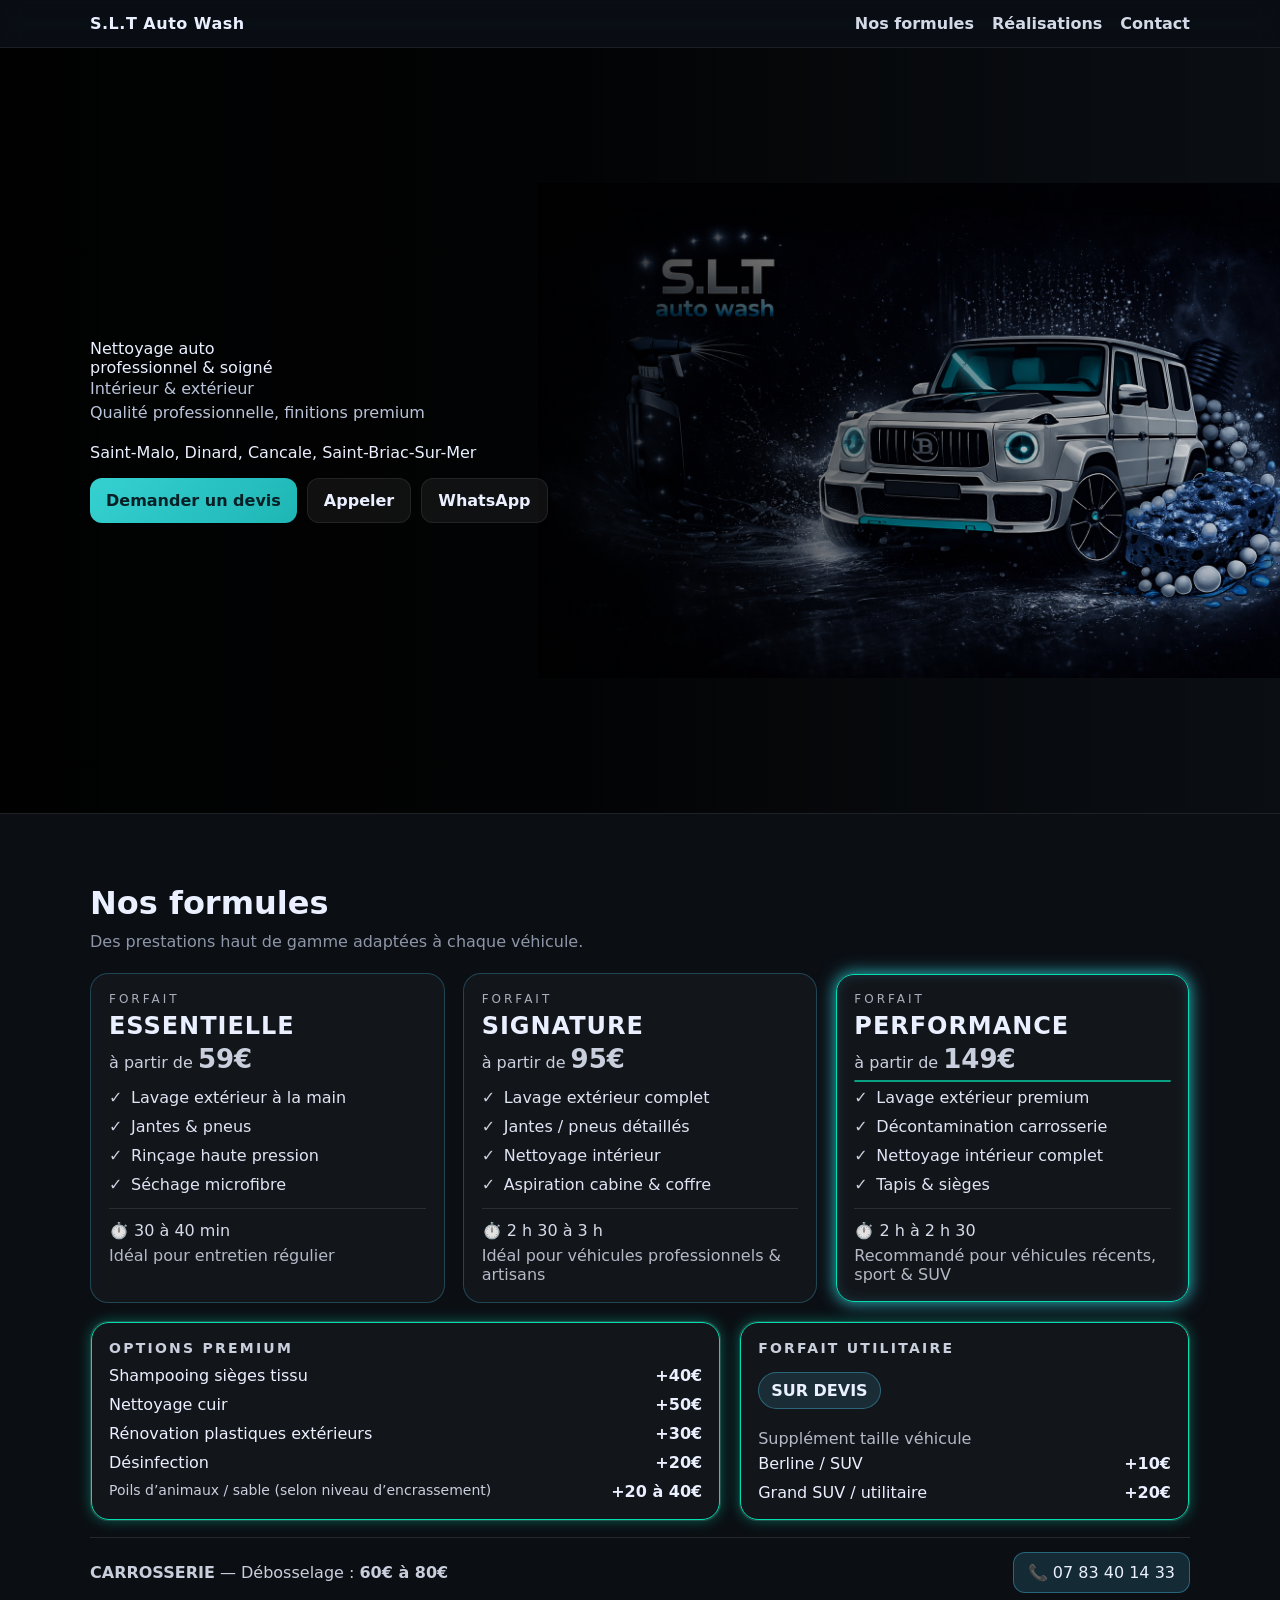
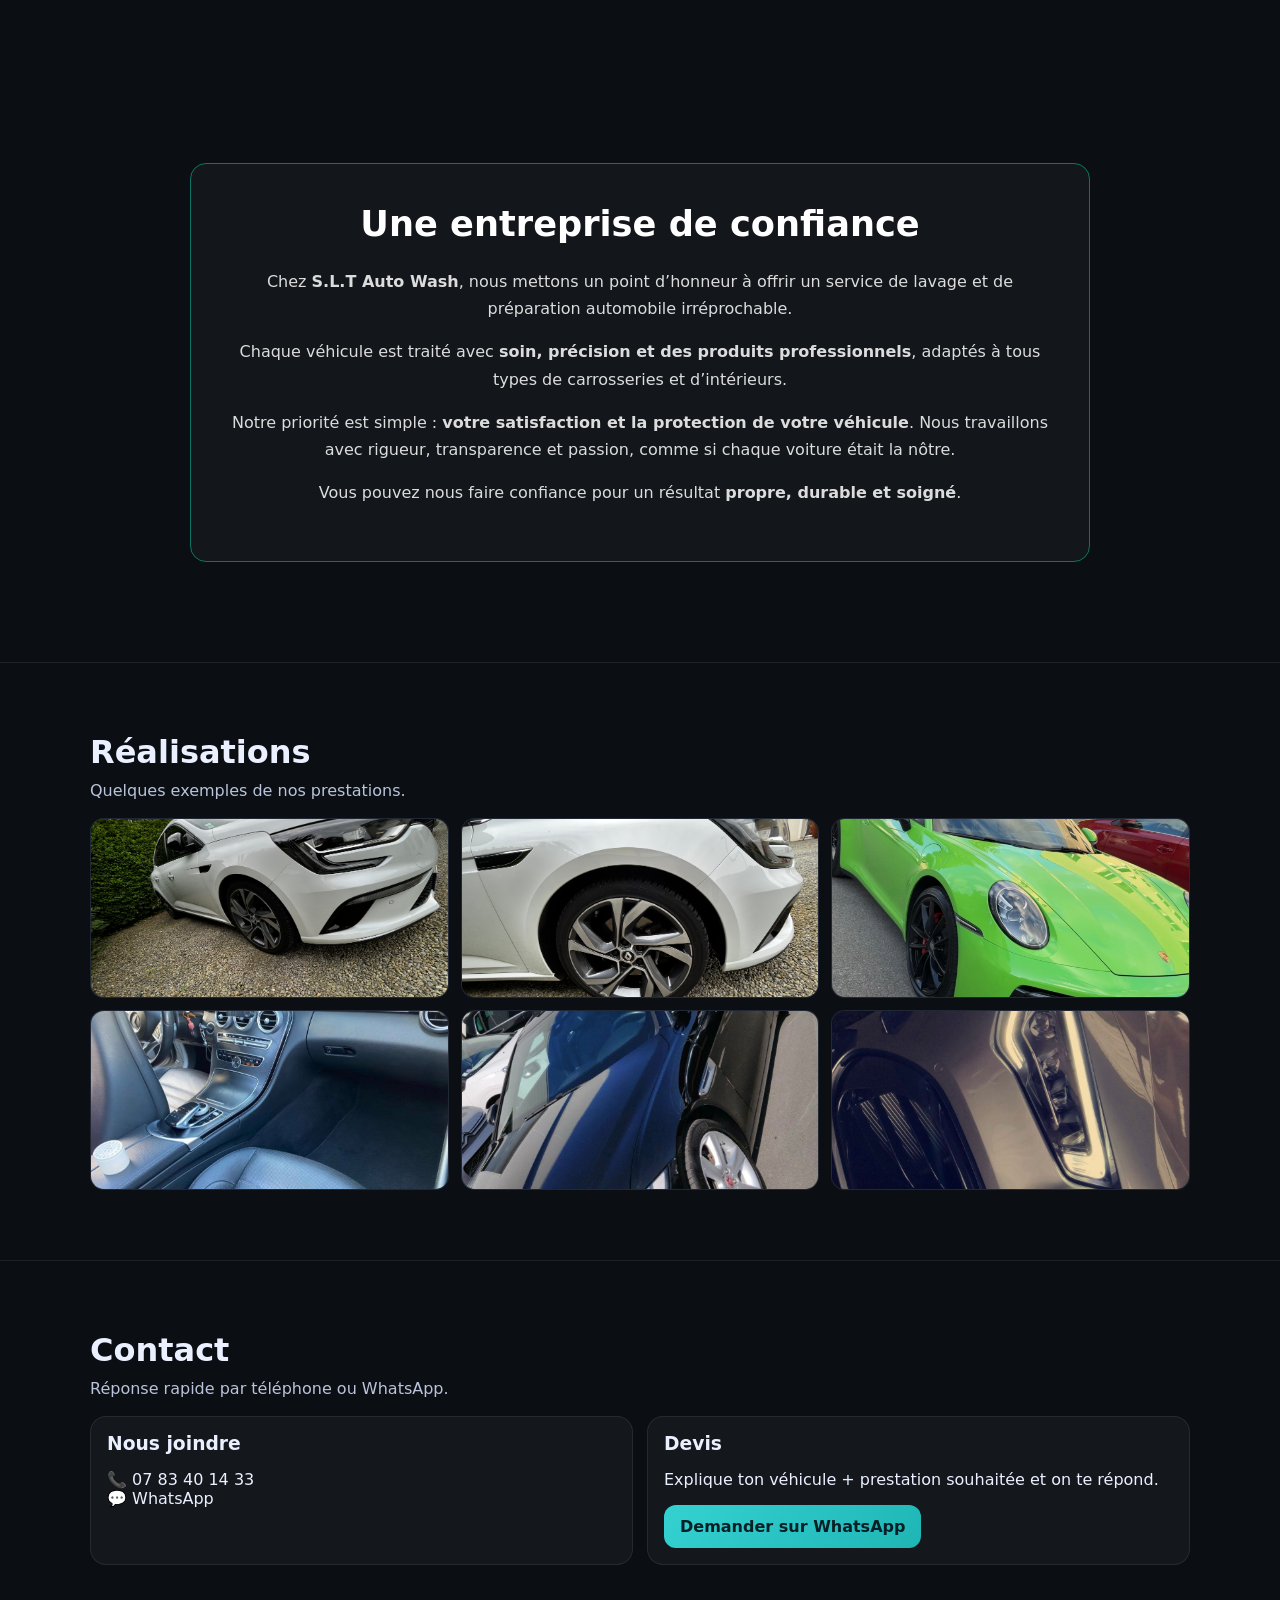
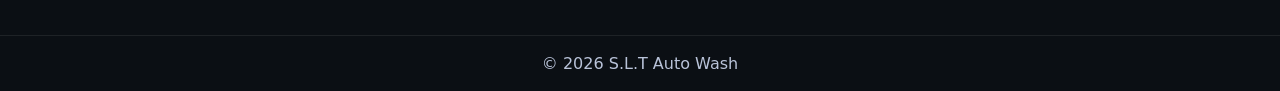
==== index.html @ c5844cd4 "Update index.html" ====
<!doctype html>
<html lang="fr">
<head>
  <meta charset="utf-8" />
  <meta name="viewport" content="width=device-width, initial-scale=1" />
  <title>SLT Auto Wash</title>
  <link rel="stylesheet" href="styles.css" />
</head>
<body>

  <header class="header">
    <div class="container header-inner">
      <div class="brand">S.L.T Auto Wash</div>

      <nav class="nav">
        <a href="#nosformules">Nos formules</a>
        <a href="#realisations">Réalisations</a>
        <a href="#contact">Contact</a>
      </nav>
    </div>
  </header>

  <main>

    <!-- HERO -->
 <section class="hero" id="top">
  <div class="container hero-inner">

    <div class="hero-content" 
      <h1>Nettoyage auto<br><span>professionnel & soigné</span></h1>

      <p class="hero-sub">
        Intérieur & extérieur<br>
        Qualité professionnelle, finitions premium
       <p class="local-seo">
        Saint-Malo, Dinard, Cancale, Saint-Briac-Sur-Mer
      </p>

      <div class="hero-actions">
        <a class="btn primary" href="#contact">Demander un devis</a>
        <a class="btn ghost" href="tel:0783401433">Appeler</a>
        <a class="btn ghost" target="_blank" href="https://wa.me/33783401433">WhatsApp</a>
      </div>
    </div>

  </div>
</section> 

  <section id="nosformules" class="section pricing">
  <div class="container">
    <h2>Nos formules</h2>
    <p class="muted">Des prestations haut de gamme adaptées à chaque véhicule.</p>

    <!-- 3 cartes du haut -->
    <div class="pricing-top">

      <article class="plan">
        <div class="plan-head">
          <div class="plan-kicker">FORFAIT</div>
          <h3 class="plan-title">ESSENTIELLE</h3>
          <div class="plan-price">à partir de <strong>59€</strong></div>
        </div>

        <ul class="plan-list">
          <li>Lavage extérieur à la main</li>
          <li>Jantes & pneus</li>
          <li>Rinçage haute pression</li>
          <li>Séchage microfibre</li>
        </ul>

        <div class="plan-footer">
          <div class="plan-time">⏱️ 30 à 40 min</div>
          <div class="plan-note">Idéal pour entretien régulier</div>
        </div>
      </article>

      <article class="plan">
        <div class="plan-head">
          <div class="plan-kicker">FORFAIT</div>
          <h3 class="plan-title">SIGNATURE</h3>
          <div class="plan-price">à partir de <strong>95€</strong></div>
        </div>

        <ul class="plan-list">
          <li>Lavage extérieur complet</li>
          <li>Jantes / pneus détaillés</li>
          <li>Nettoyage intérieur</li>
          <li>Aspiration cabine & coffre</li>
        </ul>

        <div class="plan-footer">
          <div class="plan-time">⏱️ 2 h 30 à 3 h</div>
          <div class="plan-note">Idéal pour véhicules professionnels & artisans</div>
        </div>
      </article>

      <article class="plan plan-featured">
        <div class="plan-head">
          <div class="plan-kicker">FORFAIT</div>
          <h3 class="plan-title">PERFORMANCE</h3>
          <div class="plan-price">à partir de <strong>149€</strong></div>
          <div class="forfait-card highlight">
          </div>

        <ul class="plan-list">
          <li>Lavage extérieur premium</li>
          <li>Décontamination carrosserie</li>
          <li>Nettoyage intérieur complet</li>
          <li>Tapis & sièges</li>
        </ul>

        <div class="plan-footer">
          <div class="plan-time">⏱️ 2 h à 2 h 30</div>
          <div class="plan-note">Recommandé pour véhicules récents, sport & SUV</div>
        </div>
      </article>

    </div>

    <!-- 2 blocs du bas -->
    <div class="pricing-bottom">

      <article class="box">
        <h3 class="box-title">OPTIONS PREMIUM</h3>
        <ul class="box-list">
          <li><span>Shampooing sièges tissu</span><strong>+40€</strong></li>
          <li><span>Nettoyage cuir</span><strong>+50€</strong></li>
          <li><span>Rénovation plastiques extérieurs</span><strong>+30€</strong></li>
          <li><span>Désinfection</span><strong>+20€</strong></li>
          <li class="small">
            <span>Poils d’animaux / sable (selon niveau d’encrassement)</span>
            <strong>+20 à 40€</strong>
          </li>
        </ul>
      </article>

      <article class="box">
        <h3 class="box-title">FORFAIT UTILITAIRE</h3>

        <div class="badge">SUR DEVIS</div>

        <p class="box-sub">Supplément taille véhicule</p>
        <ul class="box-list">
          <li><span>Berline / SUV</span><strong>+10€</strong></li>
          <li><span>Grand SUV / utilitaire</span><strong>+20€</strong></li>
        </ul>
      </article>

    </div>

    <!-- bas de page -->
    <div class="pricing-footer">
      <div class="carrosserie">
        <strong>CARROSSERIE</strong> — Débosselage : <strong>60€ à 80€</strong>
      </div>
      <a class="phone" href="tel:0783401433">📞 07 83 40 14 33</a>

</div>
</section>
<section class="presentation fade-up">
  <h2>Une entreprise de confiance</h2>
  <p>
    Chez <strong>S.L.T Auto Wash</strong>, nous mettons un point d’honneur à offrir
    un service de lavage et de préparation automobile irréprochable.
  </p>
  <p>
    Chaque véhicule est traité avec <strong>soin, précision et des produits professionnels</strong>,
    adaptés à tous types de carrosseries et d’intérieurs.
  </p>
  <p>
    Notre priorité est simple : <strong>votre satisfaction et la protection de votre véhicule</strong>.
    Nous travaillons avec rigueur, transparence et passion, comme si chaque voiture était la nôtre.
  </p>
  <p>
    Vous pouvez nous faire confiance pour un résultat <strong>propre, durable et soigné</strong>.
  </p>
</section> 

<!-- RÉALISATIONS -->
    <section class="section" id="realisations">
      <div class="container">
        <h2>Réalisations</h2>
        <p class="muted">Quelques exemples de nos prestations.</p>

        <div class="grid">
          <img src="photo1.jpg" alt="Réalisation 1">
          <img src="photo2.jpg" alt="Réalisation 2">
          <img src="photo3.jpg" alt="Réalisation 3">
          <img src="photo4.jpg" alt="Réalisation 4">
          <img src="photo5.jpg" alt="Réalisation 5">
          <img src="photo6.jpg" alt="Réalisation 6">
        </div>
      </div>
    </section>
    <!-- CONTACT -->
    <section class="section" id="contact">
      <div class="container">
        <h2>Contact</h2>
        <p class="muted">Réponse rapide par téléphone ou WhatsApp.</p>

        <div class="cards">
          <div class="card">
            <h3>Nous joindre</h3>
            <p>
              📞 <a href="tel:0783401433">07 83 40 14 33</a><br>
              💬 <a target="_blank" href="https://wa.me/33783401433">WhatsApp</a>
            </p>
          </div>

          <div class="card">
            <h3>Devis</h3>
            <p>Explique ton véhicule + prestation souhaitée et on te répond.</p>
            <a class="btn primary" target="_blank" href="https://wa.me/33783401433">Demander sur WhatsApp</a>
          </div>
        </div>
      </div>
    </section>

  </main>

  <footer class="footer">
    <div class="container">
      © <span id="year"></span> S.L.T Auto Wash
    </div>
  </footer>

  <script src="main.js"></script>
</body>
</html>
---- styles.css ----
:root{
  --bg:#0b0f14;
  --card:#111824;
  --txt:#eaf0ff;
  --muted:#b9c3d9;
  --accent:#35d1d1;
  --accent2:#1fb5b5;
  --border:rgba(255,255,255,.08);
}

*{box-sizing:border-box}
html,body{margin:0;padding:0}
body{
  font-family: system-ui, -apple-system, Segoe UI, Roboto, Arial, sans-serif;
  background: var(--bg);
  color: var(--txt);
}

a{color:inherit;text-decoration:none}
.container{width:min(1100px, 92%); margin:0 auto}

.header{
  position: sticky;
  top:0;
  z-index: 50;
  background: rgba(10,14,20,.75);
  backdrop-filter: blur(10px);
  border-bottom: 1px solid var(--border);
}
.header-inner{
  display:flex;
  align-items:center;
  justify-content:space-between;
  padding:14px 0;
}
.brand{font-weight:800; letter-spacing:.5px}
.nav{display:flex; gap:18px; font-weight:600; opacity:.9}
.nav a:hover{opacity:1; color: var(--accent)}

.hero{
  min-height: 85vh;
  display: flex;
  align-items: center;
  position: relative;

  background:
    linear-gradient(to right,
      rgba(0,0,0,.92) 0%,
      rgba(0,0,0,.80) 45%,
      rgba(0,0,0,.35) 75%,
      rgba(0,0,0,.05) 100%
    ),
    url("./hero-bg.jpg") right center / 58% no-repeat;
}

.hero-inner{padding:70px 0}
.hero-content{max-width: 620px}

.hero h1{
  font-size: clamp(36px, 5vw, 64px);
  line-height: 1.05;
  margin:0 0 14px 0;
  letter-spacing: -1px;
}
.hero h1 span{
  color: #dff7ff;
  text-shadow: 0 0 22px rgba(53,209,209,.25);
}
.hero-sub{
  color: var(--muted);
  font-size: 16px;
  line-height: 1.5;
  margin: 0 0 18px 0;
}

.hero-actions{
  display:flex;
  flex-wrap:wrap;
  gap:10px;
  margin-top: 10px;
}

.btn{
  display:inline-flex;
  align-items:center;
  justify-content:center;
  padding: 12px 16px;
  border-radius: 12px;
  font-weight: 800;
  border: 1px solid var(--border);
}
.btn.primary{
  background: linear-gradient(135deg, var(--accent), var(--accent2));
  color:#062025;
  border: 0;
}
.btn.primary:hover{filter:brightness(1.05)}
.btn.ghost{
  background: rgba(255,255,255,.06);
}
.btn.ghost:hover{background: rgba(255,255,255,.10)}

.section{
  padding: 70px 0;
  border-top: 1px solid var(--border);
}
h2{margin:0 0 10px 0; font-size: 32px}
.muted{color:var(--muted); margin:0 0 18px 0}

.grid{
  display:grid;
  grid-template-columns: repeat(3, 1fr);
  gap: 12px;
}
.grid img{
  width:100%;
  height: 180px;
  object-fit: cover;
  border-radius: 14px;
  border: 1px solid var(--border);
  background: #0f1622;
}

.cards{
  display:grid;
  grid-template-columns: repeat(2, 1fr);
  gap: 14px;
}
.card{
  background: rgba(255,255,255,.04);
  border: 1px solid var(--border);
  border-radius: 16px;
  padding: 16px;
}
.card h3{margin:0 0 10px 0}
.card ul{margin:0; padding-left: 18px; color: var(--muted)}
.card li{margin: 8px 0}

.footer{
  border-top: 1px solid var(--border);
  padding: 18px 0;
  color: var(--muted);
  text-align:center;
}

@media (max-width: 768px){
  .nav{gap:12px; font-size:14px}
  .hero{background-position: 70% center;}
  .grid{grid-template-columns: repeat(2, 1fr);}
  .cards{grid-template-columns: 1fr;}
}document.getElementById("year").textContent = new Date().getFullYear();
.hero,
.hero::before {
  pointer-events: none;
}.lightbox{
  position: fixed;
  inset: 0;
  background: rgba(0,0,0,.85);
  display: none;
  align-items: center;
  justify-content: center;
  z-index: 9999;
}
.lightbox.open{ display: flex; }
.lightbox-img{
  max-width: 92vw;
  max-height: 88vh;
  border-radius: 14px;
}
.lightbox-close{
  position: fixed;
  top: 16px;
  right: 16px;
  width: 44px;
  height: 44px;
  border-radius: 999px;
  border: 0;
  background: rgba(255,255,255,.12);
  color: #fff;
  font-size: 28px;
  cursor: pointer;
}/* ===== FORMULES (style flyer) ===== */
.pricing .muted{opacity:.75;margin-top:6px}

.pricing-top{
  margin-top:22px;
  display:grid;
  grid-template-columns: repeat(3, 1fr);
  gap:18px;
}

.plan{
  background: rgba(255,255,255,.04);
  border: 1px solid rgba(80,210,255,.25);
  border-radius: 16px;
  padding: 18px;
  backdrop-filter: blur(6px);

  /* NÉON POUR TOUS */
  box-shadow:
    0 0 18px rgba(80,210,255,.55),
    inset 0 0 14px rgba(80,210,255,.18);
}
  transition: box-shadow .3s ease, transform .3s ease;
}

.plan-featured{
  border: 2px solid rgba(80,210,255,.8);
  box-shadow:
    0 0 0 1px rgba(80,210,255,.9),
    0 0 25px rgba(80,210,255,.6),
    inset 0 20px 60px rgba(0,0,0,.6);
  transform: translateY(-6px);
}

.plan-kicker{
  font-size:12px;
  letter-spacing:.25em;
  opacity:.7;
}

.plan-title{
  margin:6px 0 4px;
  font-size:24px;
  letter-spacing:.04em;
}

.plan-price{
  opacity:.85;
  margin-bottom:14px;
}

.plan-price strong{font-size:26px}

.plan-list{
  list-style:none;
  padding:0;
  margin:0;
  display:grid;
  gap:10px;
}

.plan-list li{
  position:relative;
  padding-left:22px;
  opacity:.95;
}

.plan-list li:before{
  content:"✓";
  position:absolute;
  left:0;
  top:0;
  opacity:.9;
}

.plan-footer{
  margin-top:14px;
  padding-top:12px;
  border-top:1px solid rgba(255,255,255,.10);
  display:grid;
  gap:6px;
}

.plan-time{opacity:.9}
.plan-note{opacity:.75}

/* bas : 2 blocs */
.pricing-bottom{
  margin-top:18px;
  display:grid;
  grid-template-columns: 1.4fr 1fr;
  gap:18px;
}

.box{
  background: rgba(255,255,255,.03);
  border: 1px solid rgba(255,255,255,.10);
  border-radius: 16px;
  padding: 18px;
}

.box-title{
  margin:0 0 10px;
  letter-spacing:.16em;
  font-size:14px;
  opacity:.85;
}

.box-sub{opacity:.75;margin:10px 0 6px}

.box-list{
  list-style:none;
  padding:0;
  margin:0;
  display:grid;
  gap:10px;
}

.box-list li{
  display:flex;
  justify-content:space-between;
  gap:12px;
}

.box-list li.small span{opacity:.85; font-size:14px}
.box-list strong{white-space:nowrap}

.badge{
  display:inline-block;
  padding:8px 12px;
  border-radius: 999px;
  background: rgba(80,210,255,.12);
  border: 1px solid rgba(80,210,255,.35);
  margin: 6px 0 10px;
  font-weight:700;
}

/* bas final */
.pricing-footer{
  margin-top:16px;
  display:flex;
  justify-content:space-between;
  align-items:center;
  gap:12px;
  flex-wrap:wrap;
  padding-top:14px;
  border-top:1px solid rgba(255,255,255,.10);
}

.carrosserie{opacity:.85}

.phone{
  display:inline-flex;
  align-items:center;
  gap:8px;
  padding:10px 14px;
  border-radius: 12px;
  background: rgba(80,210,255,.14);
  border: 1px solid rgba(80,210,255,.35);
}

/* responsive */
@media (max-width: 980px){
  .pricing-top{grid-template-columns:1fr; }
  .plan-featured{transform:none;}
  .pricing-bottom{grid-template-columns:1fr;}
/* ===== EFFET NEON BLEU ===== */
:root{
  --neon: #3fdcff;
}

/* ===== EFFET NEON BLEU ===== */
:root{
  --neon: #3fdcff;
}

/* cartes formules */
.plan,
.box{
  border: 1px solid rgba(63,220,255,.25);
  box-shadow:
    0 0 10px rgba(63,220,255,.15),
    inset 0 0 10px rgba(63,220,255,.08);
}

/* carte centrale Signature (plus forte) */
.plan-featured{
  border: 1px solid var(--neon);
  box-shadow:
    0 0 15px rgba(63,220,255,.6),
    0 0 40px rgba(63,220,255,.25),
    inset 0 0 18px rgba(63,220,255,.18);
}

/* hover (effet vivant) */
.plan:hover,
.box:hover{
  box-shadow:
    0 0 18px rgba(63,220,255,.5),
    0 0 45px rgba(63,220,255,.25),
    inset 0 0 20px rgba(63,220,255,.18);
  transform: translateY(-4px);
  transition: all .25s ease;
}

/* titres */
.plan-title,
.box-title{
  color: var(--neon);
  text-shadow:
    0 0 8px rgba(63,220,255,.6),
    0 0 18px rgba(63,220,255,.35);
}

/* badge SUR DEVIS */
.badge{
  color: var(--neon);
  background: rgba(63,220,255,.12);
  box-shadow:
    0 0 12px rgba(63,220,255,.45);
}

/* téléphone */
.phone{
  color: var(--neon);
  box-shadow:
    0 0 15px rgba(63,220,255,.45);
}
.photo-container{
  position: relative;
  border-radius: 16px;
  overflow: hidden;
}
.photo-container::before {
  content: "";
  position: absolute;
  inset: 0;
  border-radius: 16px;

  /* contour plus visible */
  border: 1.5px solid rgba(0, 255, 204, 0.85);

  /* léger glow discret */
  box-shadow: 0 0 12px rgba(0, 255, 204, 0.35);

  pointer-events: none;
  z-index: 2;
}
}
.photo-container img {
  display: block;
  width: 100%;
  height: auto;
  z-index: 1;
  position: relative;
border: 2px solid rgba(0, 255, 204, 0.9 );
box-shadow: 0 0 16px rgba(0, 255, 204, 0.45);
}


.presentation h2 {
  text-align: center;
}
}
.presentation p {
  line-height: 1.7;
  margin-bottom: 16px;
}
.presentation h2 {
  margin-bottom: 24px;
  font-size: 2rem;
}
.fade-up {
  opacity: 0;
  transform: translateY(20px);
  transition: opacity 0.8s ease, transform 0.8s ease;
}

.fade-up.visible {
  opacity: 1;
  transform: translateY(0);
}
.presentation {
  max-width: 900px;
  margin: 80px auto;
  padding: 0 20px;
  text-align: center;
  color: #eaeaea;
  display: block;
}.presentation {
  max-width: 900px;
  margin: 100px auto;
  padding: 40px 30px;
  background: rgba(255, 255, 255, 0.03);
  border-radius: 16px;
  text-align: center;
  color: #eaeaea;
  position: relative;
}

/* liseré lumineux discret */
.presentation::before {
  content: "";
  position: absolute;
  inset: 0;
  border-radius: 16px;
  border: 1px solid rgba(0, 255, 204, 0.4);
  pointer-events: none;
}

/* Titre */
.presentation h2 {
  font-size: 2.2rem;
  margin-bottom: 24px;
  color: #ffffff;
}

/* Texte */
.presentation p {
  line-height: 1.7;
  margin-bottom: 16px;
  color: #dcdcdc;
}
.presentation:hover {
  box-shadow: 0 0 25px rgba(0, 255, 204, 0.15);
  transition: box-shadow 0.3s ease;
}
.forfait-card.highlight {
  transform: translateY(-8px);
  box-shadow:
    0 0 25px rgba(0, 255, 204, 0.35),
    0 0 60px rgba(0, 255, 204, 0.15);
}

/* liseré lumineux */
.forfait-card.highlight::before {
  content: "";
  position: absolute;
  inset: 0;
  border-radius: 18px;
  border: 1px solid rgba(0, 255, 204, 0.6);
  pointer-events: none;
}
.plan:not(.plan-featured) {
  box-shadow: none !important;
}
.plan:not(.plan-featured)::before {
  content: none !important;
}
/* Encadrement commun */
.plan,
.options-premium,
.forfait-utilitaire {
  position: relative;
  background: rgba(255, 255, 255, 0.03);
  border-radius: 18px;
}

/* Liseré commun */
.plan::before,
.options-premium::before,
.forfait-utilitaire::before {
  content: "";
  position: absolute;
  inset: 0;
  border-radius: 18px;
  border: 1.5px solid rgba(0, 255, 204, 0.85);
  box-shadow: 0 0 14px rgba(0, 255, 204, 0.35);
  pointer-events: none;
}
/* Base commune : plans + boxes */
.plan,
.box {
  position: relative;
  background: rgba(255, 255, 255, 0.03);
  border-radius: 18px;
}

/* Liseré identique */
.plan::before,
.box::before {
  content: "";
  position: absolute;
  inset: 0;
  border-radius: 18px;
  border: 1.5px solid rgba(0, 255, 204, 0.85);
  box-shadow: 0 0 14px rgba(0, 255, 204, 0.35);
  pointer-events: none;

}
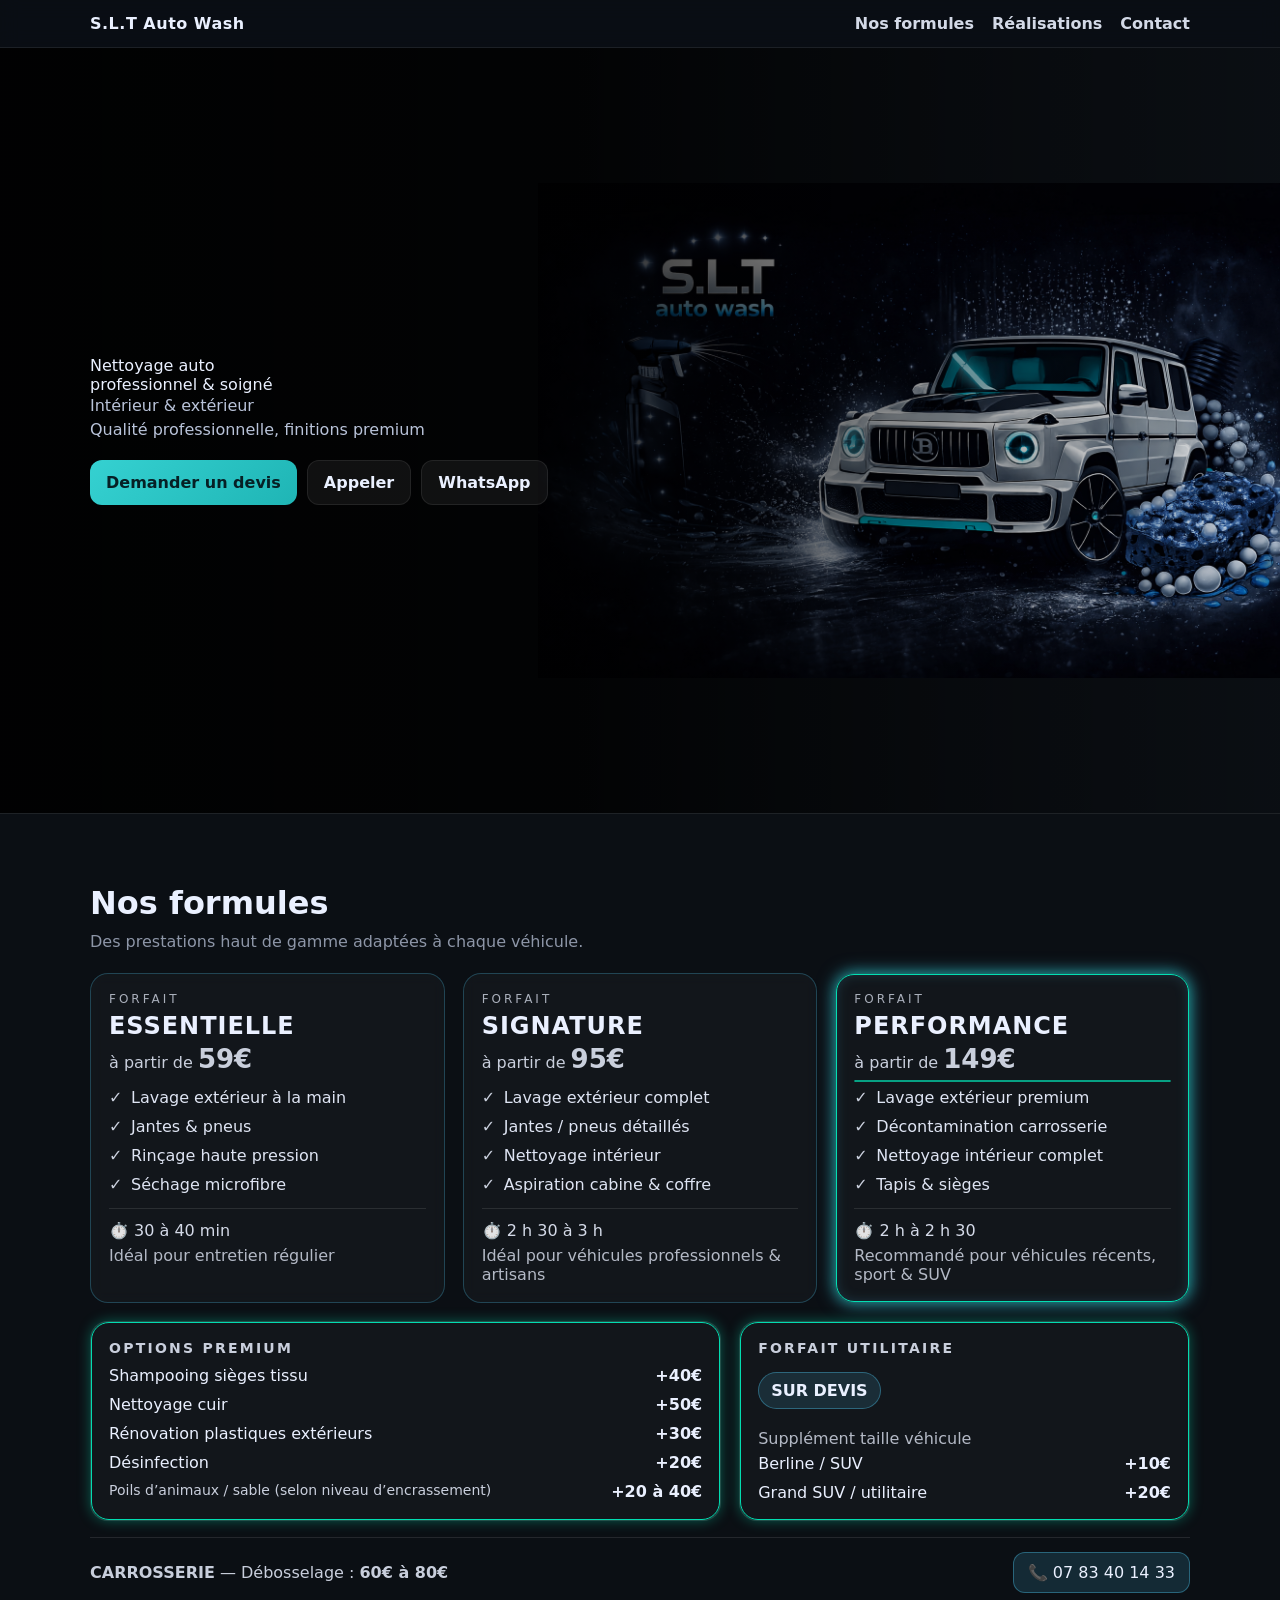
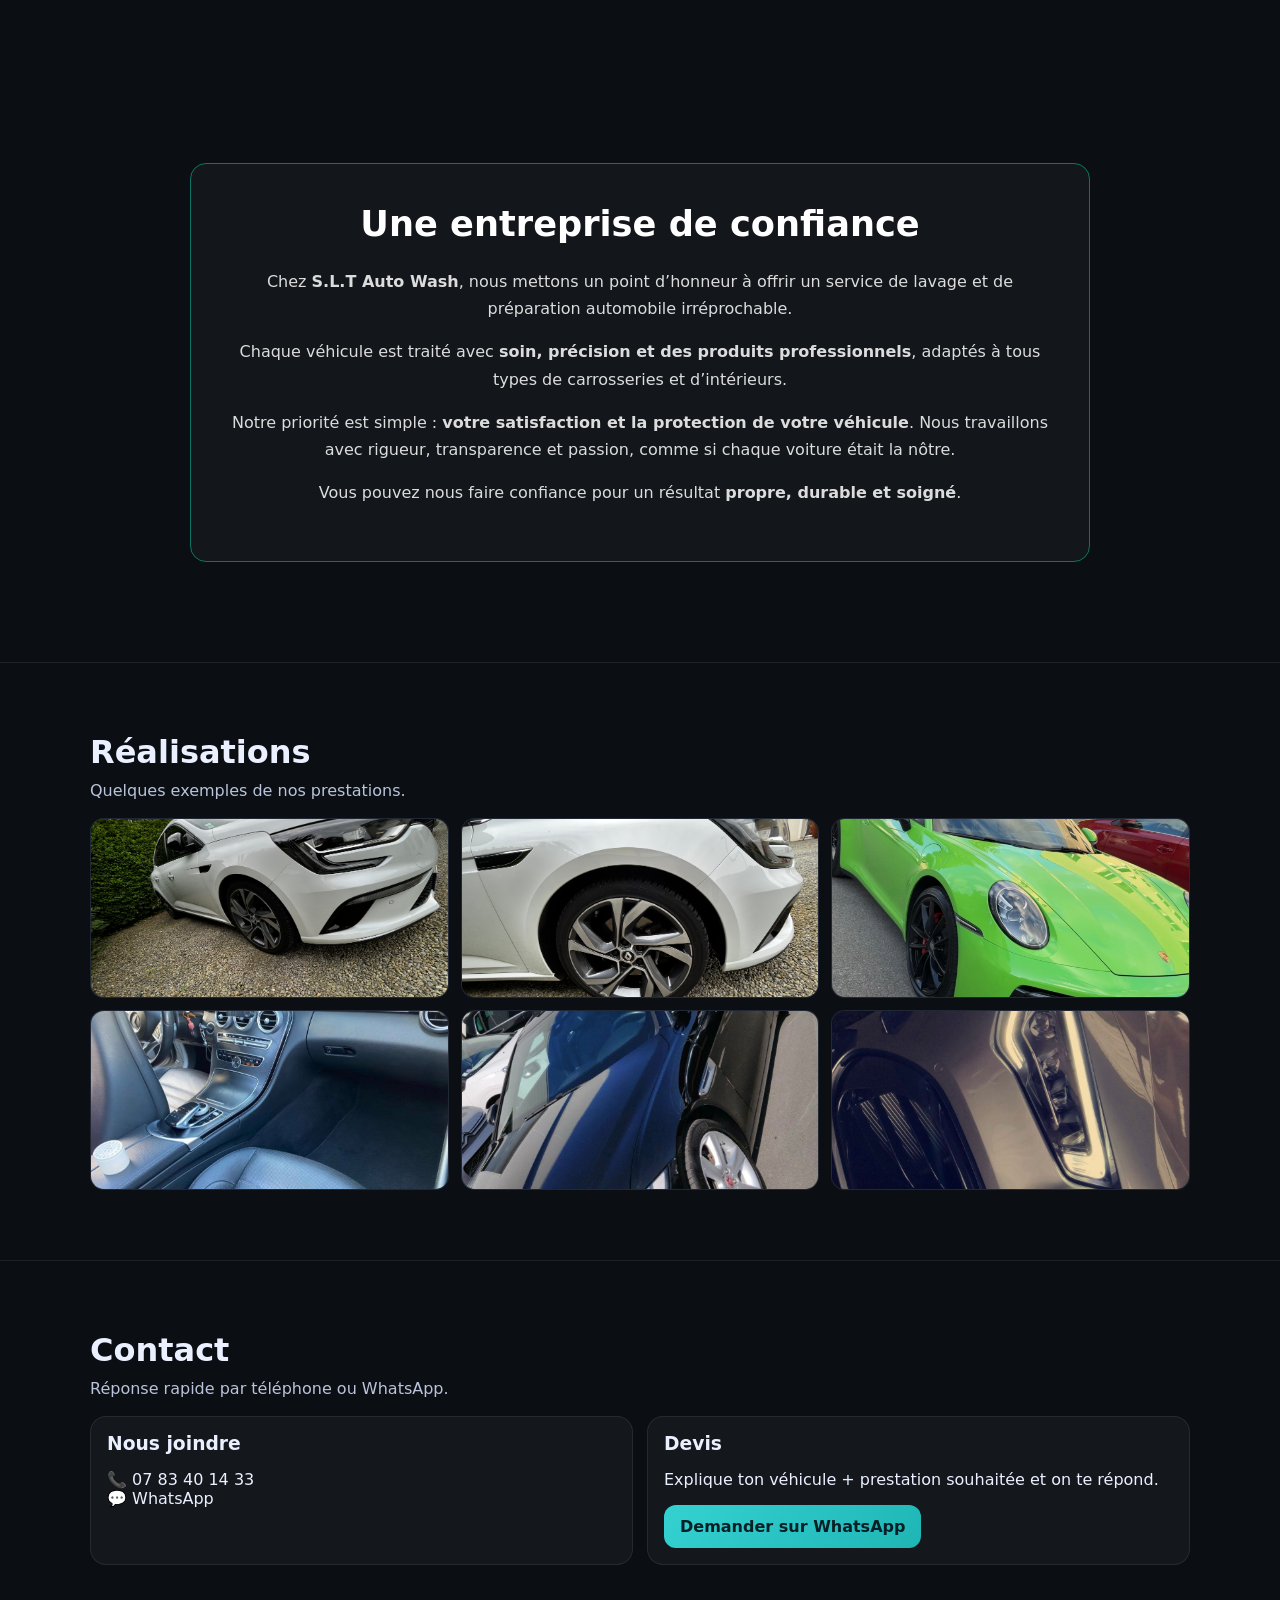
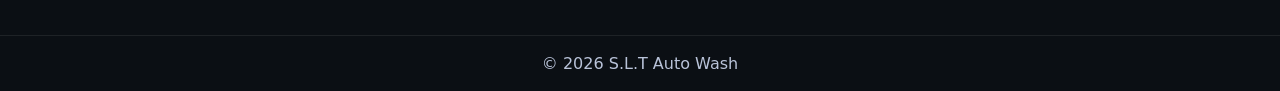
==== commit ceff169d: "Update index.html" ====
--- a/index.html
+++ b/index.html
@@ -32,9 +32,6 @@
       <p class="hero-sub">
         Intérieur & extérieur<br>
         Qualité professionnelle, finitions premium
-       <p class="local-seo">
-        Saint-Malo, Dinard, Cancale, Saint-Briac-Sur-Mer
-      </p>
 
       <div class="hero-actions">
         <a class="btn primary" href="#contact">Demander un devis</a>
@@ -236,3 +233,4 @@
 
 
 
+
--- a/styles.css
+++ b/styles.css
@@ -72,7 +72,12 @@
   line-height: 1.5;
   margin: 0 0 18px 0;
 }
-
+.local-seo {
+  margin-top: 10px;
+  font-size: 0.95rem;
+  opacity: 0.85;
+  font-weight: 500;
+}
 .hero-actions{
   display:flex;
   flex-wrap:wrap;
@@ -584,3 +589,5 @@
 
 
 
+
+
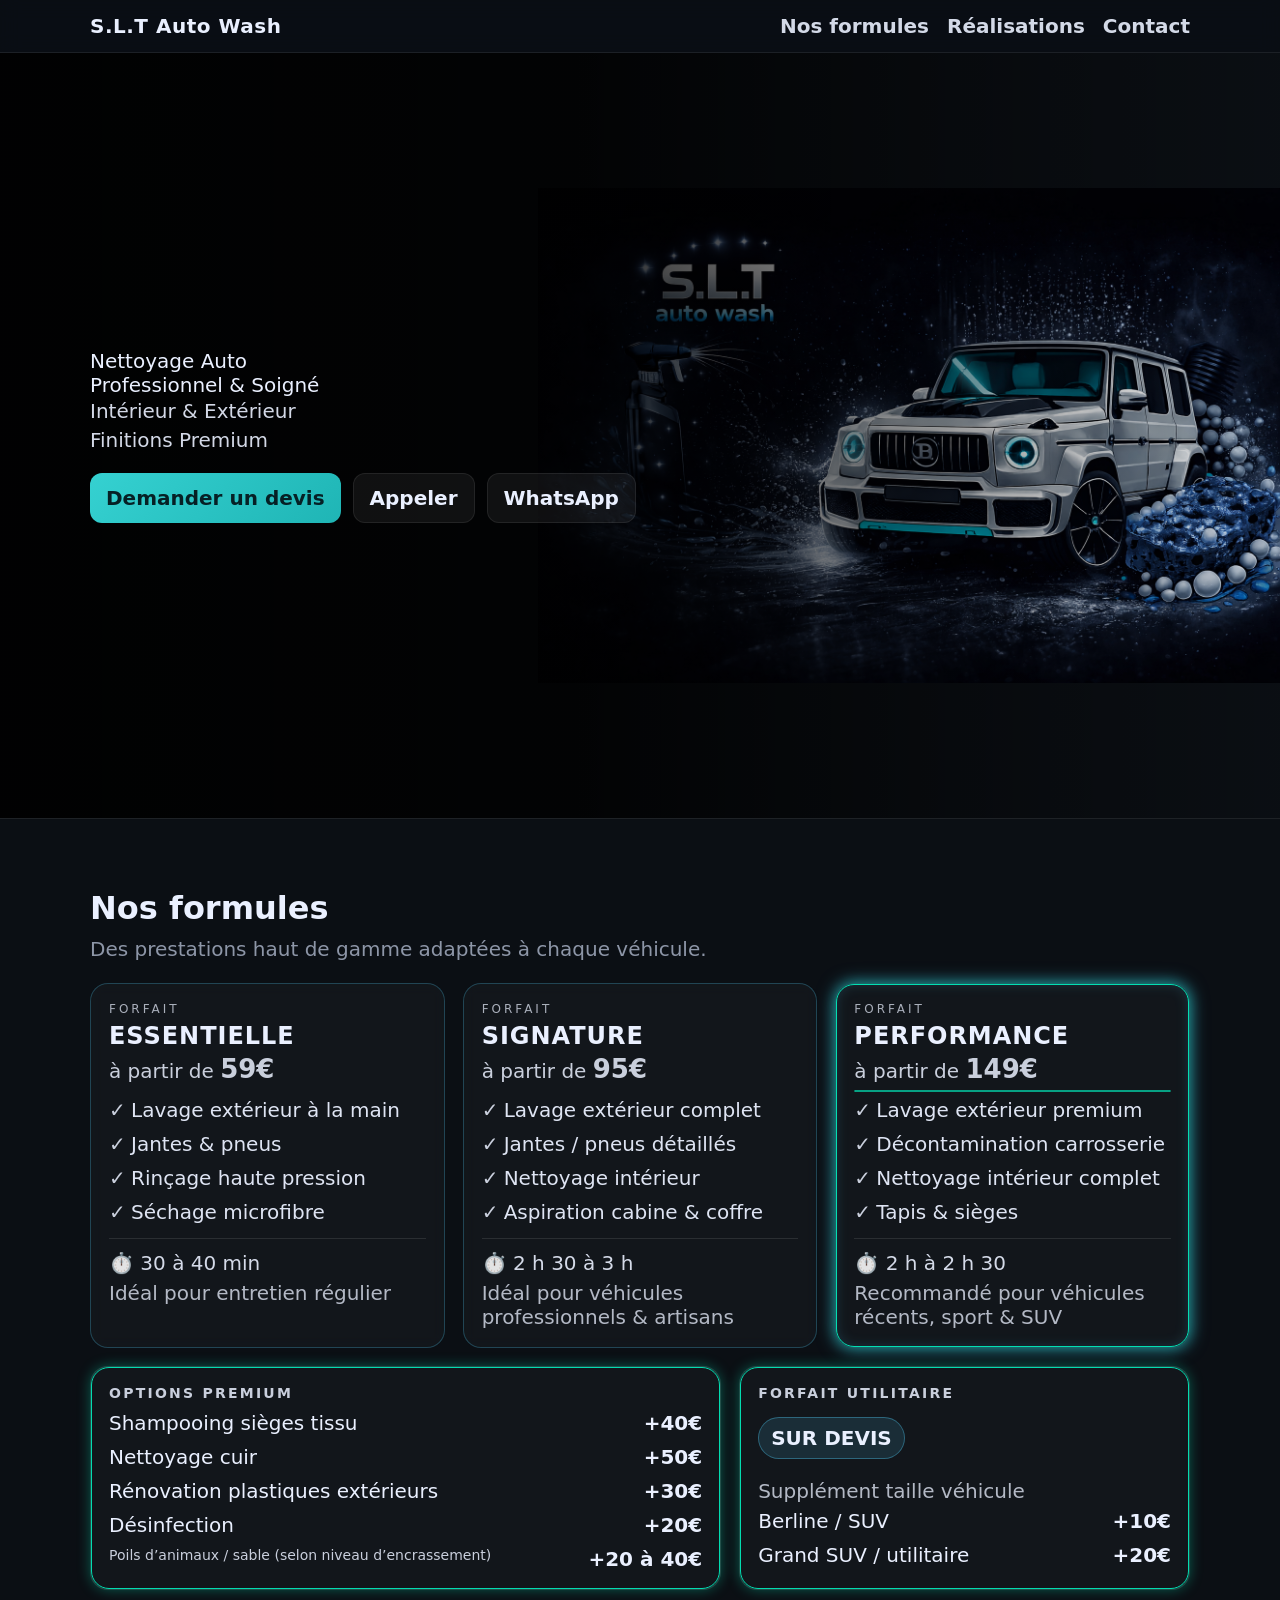
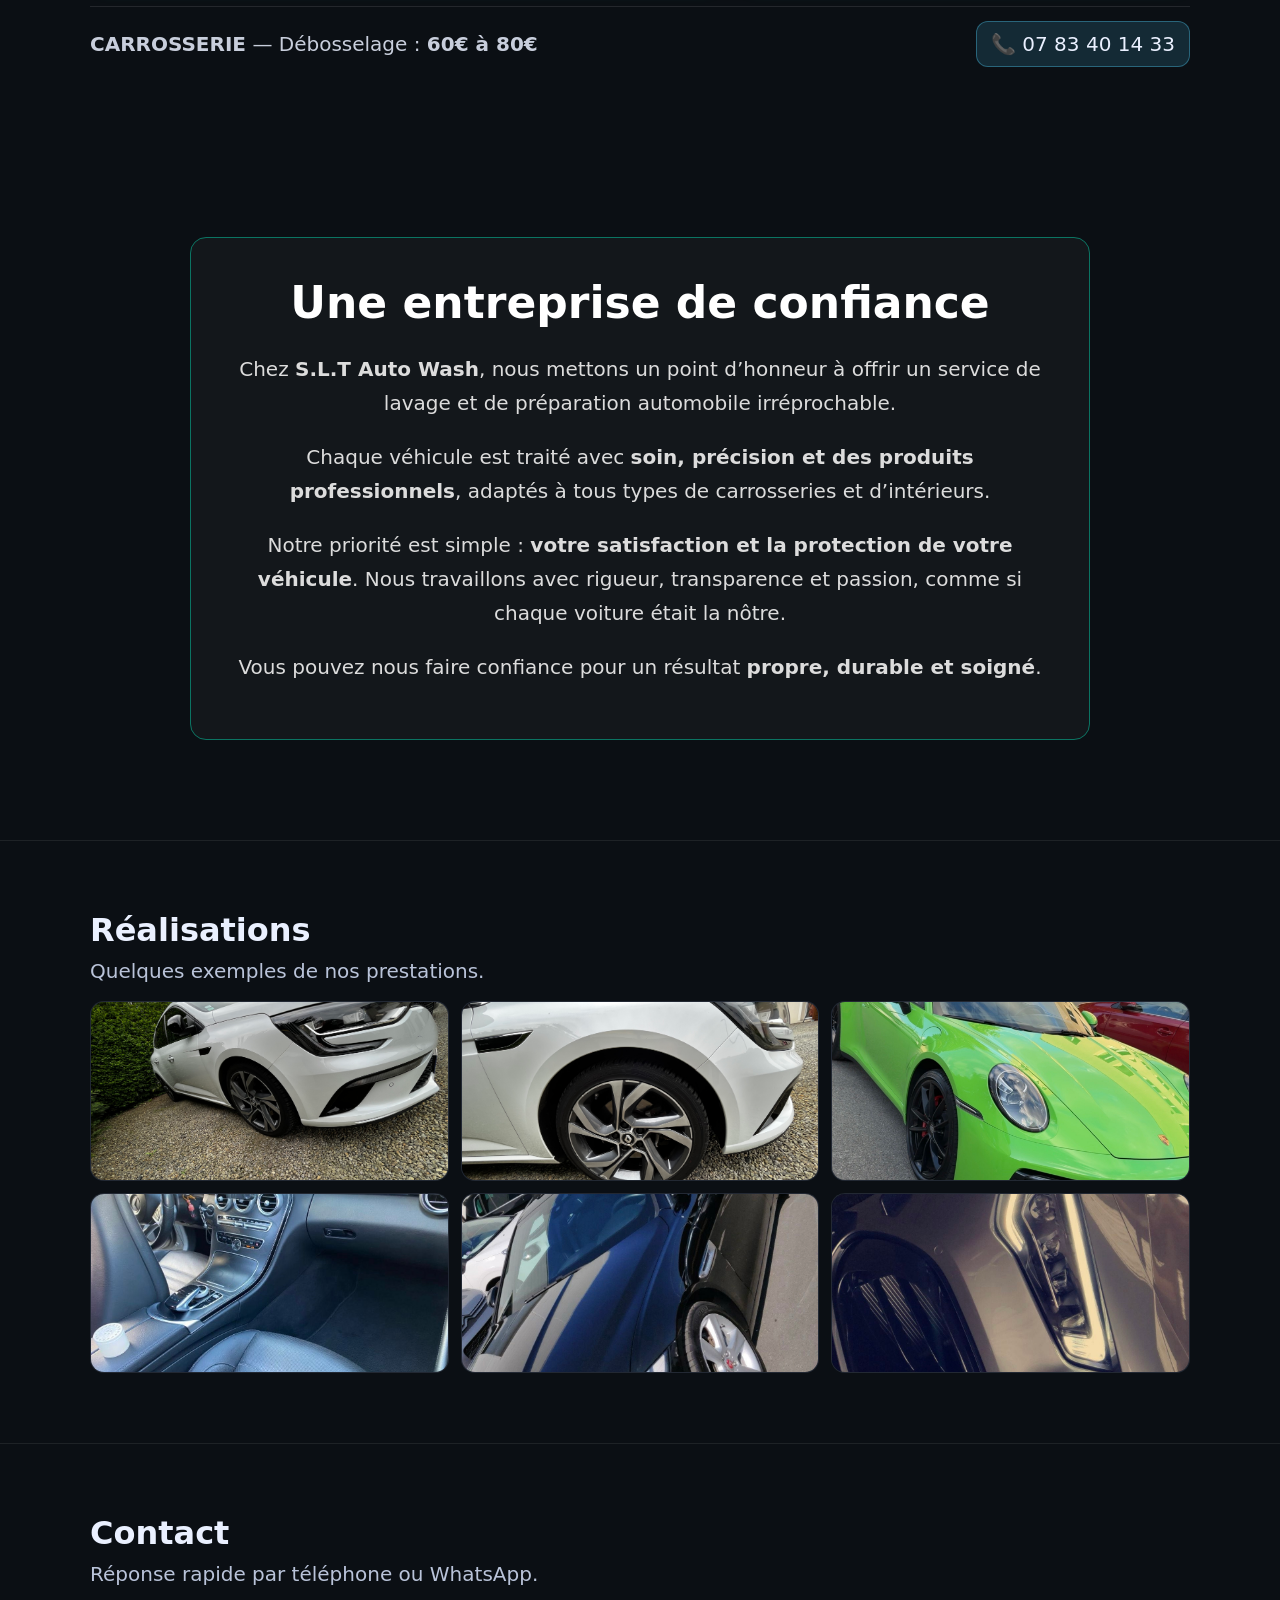
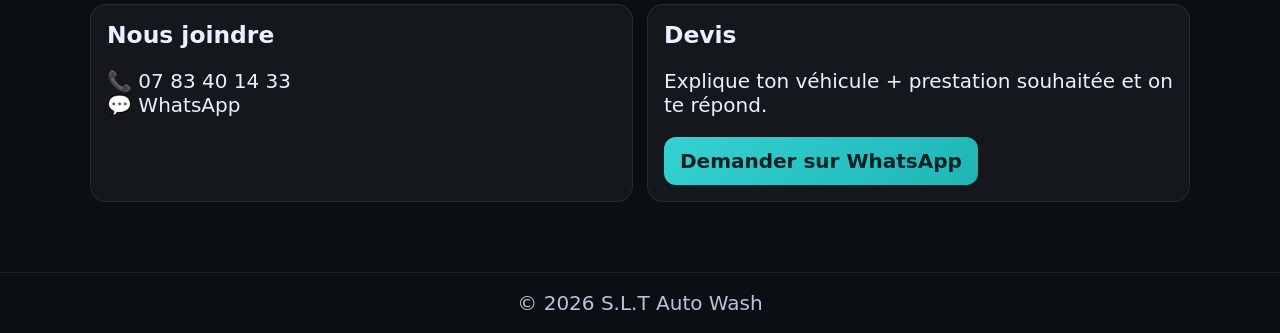
==== commit 54efa2a9: "Update index.html" ====
--- a/index.html
+++ b/index.html
@@ -25,13 +25,12 @@
     <!-- HERO -->
  <section class="hero" id="top">
   <div class="container hero-inner">
-
     <div class="hero-content" 
-      <h1>Nettoyage auto<br><span>professionnel & soigné</span></h1>
+      <h1>Nettoyage Auto<br><span>Professionnel & Soigné</span></h1>
 
       <p class="hero-sub">
-        Intérieur & extérieur<br>
-        Qualité professionnelle, finitions premium
+        Intérieur & Extérieur<br>
+        Finitions Premium
 
       <div class="hero-actions">
         <a class="btn primary" href="#contact">Demander un devis</a>
@@ -234,3 +233,5 @@
 
 
 
+
+
--- a/styles.css
+++ b/styles.css
@@ -15,6 +15,9 @@
   background: var(--bg);
   color: var(--txt);
 }
+  html {
+    font-size: 20px;
+}
 
 a{color:inherit;text-decoration:none}
 .container{width:min(1100px, 92%); margin:0 auto}
@@ -54,35 +57,34 @@
 }
 
 .hero-inner{padding:70px 0}
-.hero-content{max-width: 620px}
-
+.hero-content{max-width: 720px}
+
+/* === HERO : remettre le rendu "gros titre" === */
 .hero h1{
-  font-size: clamp(36px, 5vw, 64px);
+  font-size: clamp(60px, 7vw, 90px);
   line-height: 1.05;
-  margin:0 0 14px 0;
+  margin: 0 0 14px 0;
   letter-spacing: -1px;
-}
+  font-weight: 800;
+}
+
 .hero h1 span{
   color: #dff7ff;
   text-shadow: 0 0 22px rgba(53,209,209,.25);
 }
+
 .hero-sub{
-  color: var(--muted);
-  font-size: 16px;
-  line-height: 1.5;
+  font-size: 20px;
+  line-height: 1.45;
   margin: 0 0 18px 0;
-}
-.local-seo {
-  margin-top: 10px;
-  font-size: 0.95rem;
-  opacity: 0.85;
-  font-weight: 500;
-}
+  opacity: .9;
+}
+
+/* boutons */
 .hero-actions{
-  display:flex;
-  flex-wrap:wrap;
-  gap:10px;
-  margin-top: 10px;
+  display: flex;
+  gap: 12px;
+  flex-wrap: wrap;
 }
 
 .btn{
@@ -573,21 +575,31 @@
   box-shadow: 0 0 14px rgba(0, 255, 204, 0.35);
   pointer-events: none;
 
-}
-
-
-
-
-
-
-
-
-
-
-
-
-
-
-
-
-
+}.hero h1{
+  font-size: clamp(52px, 6vw, 86px) !important;
+}
+
+
+
+
+
+
+
+
+
+
+
+
+
+
+
+
+
+
+
+
+
+
+
+
+
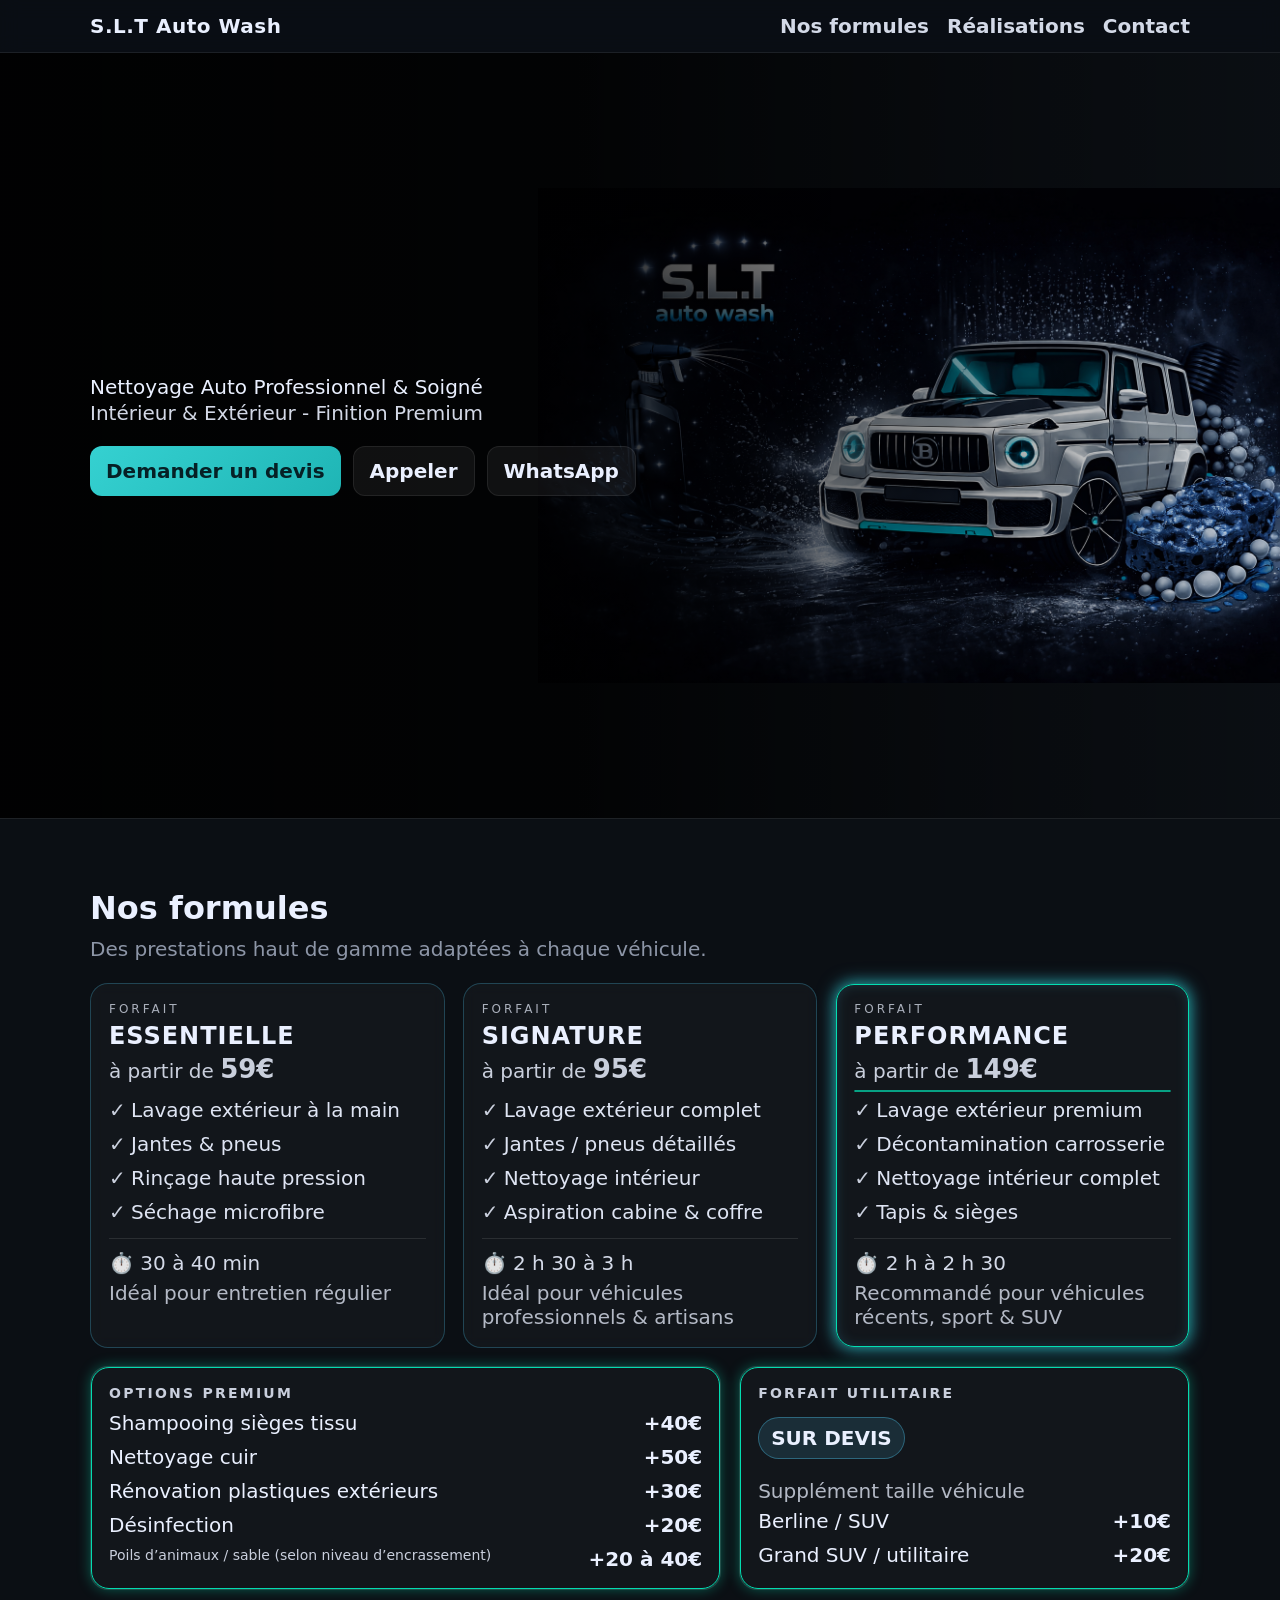
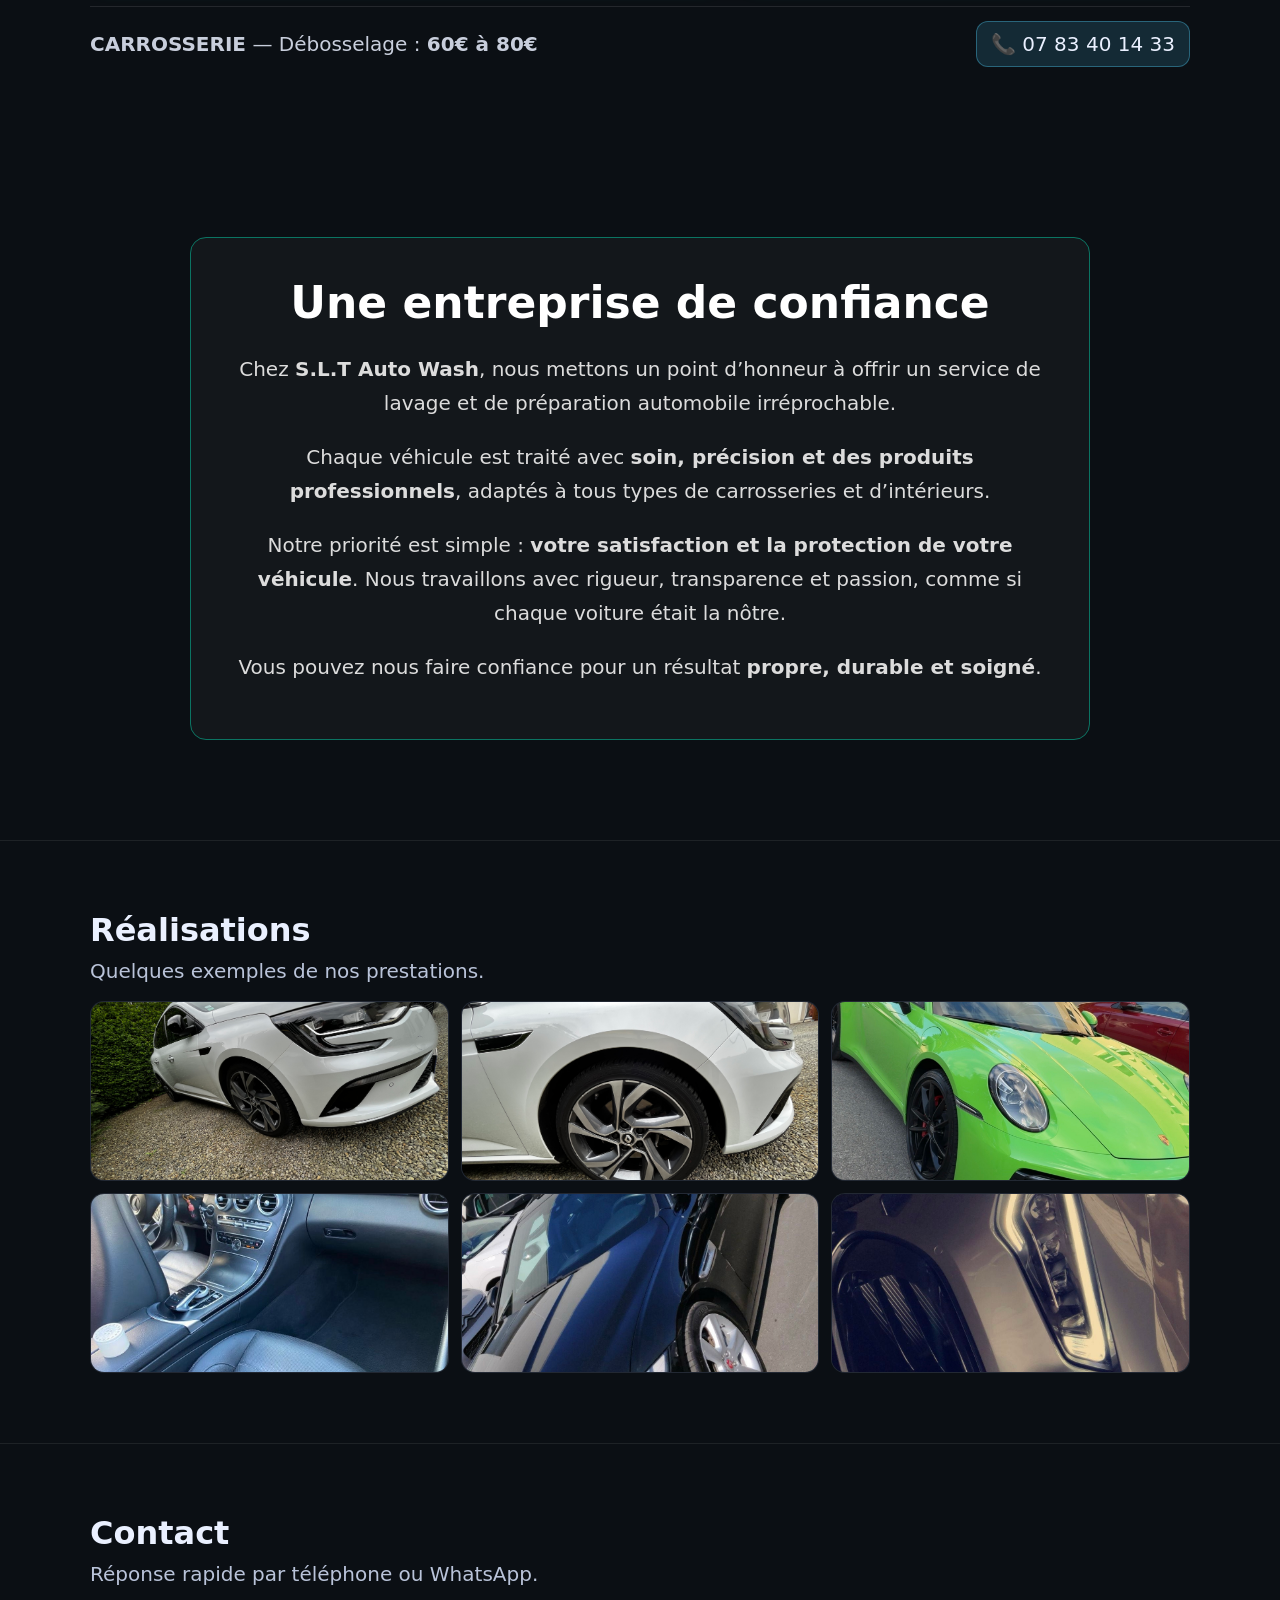
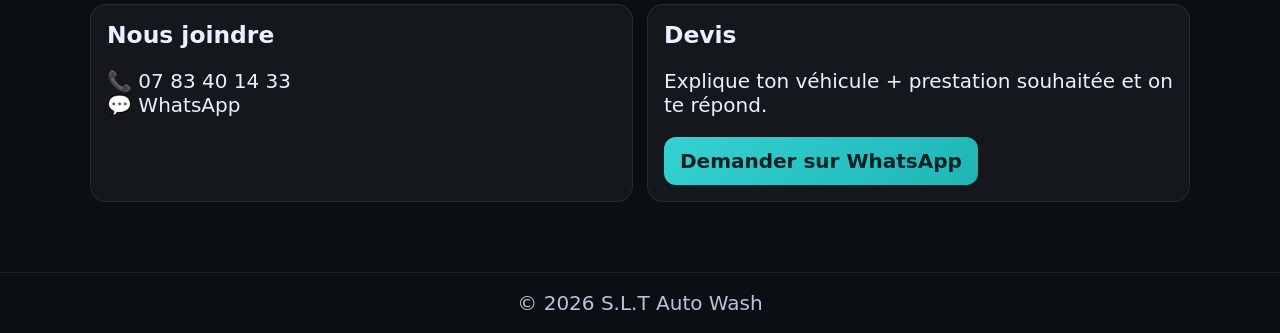
==== commit cd68c4ad: "Update index.html" ====
--- a/index.html
+++ b/index.html
@@ -26,11 +26,12 @@
  <section class="hero" id="top">
   <div class="container hero-inner">
     <div class="hero-content" 
-      <h1>Nettoyage Auto<br><span>Professionnel & Soigné</span></h1>
+      <h1>Nettoyage Auto Professionnel & Soigné</ h1>
 
       <p class="hero-sub">
-        Intérieur & Extérieur<br>
-        Finitions Premium
+        Intérieur & Extérieur - Finition Premium
+      </p>
+      
 
       <div class="hero-actions">
         <a class="btn primary" href="#contact">Demander un devis</a>
@@ -235,3 +236,5 @@
 
 
 
+
+
--- a/styles.css
+++ b/styles.css
@@ -61,7 +61,7 @@
 
 /* === HERO : remettre le rendu "gros titre" === */
 .hero h1{
-  font-size: clamp(60px, 7vw, 90px);
+  font-size: clamp(68px, 8vw, 110px);
   line-height: 1.05;
   margin: 0 0 14px 0;
   letter-spacing: -1px;
@@ -603,3 +603,4 @@
 
 
 
+
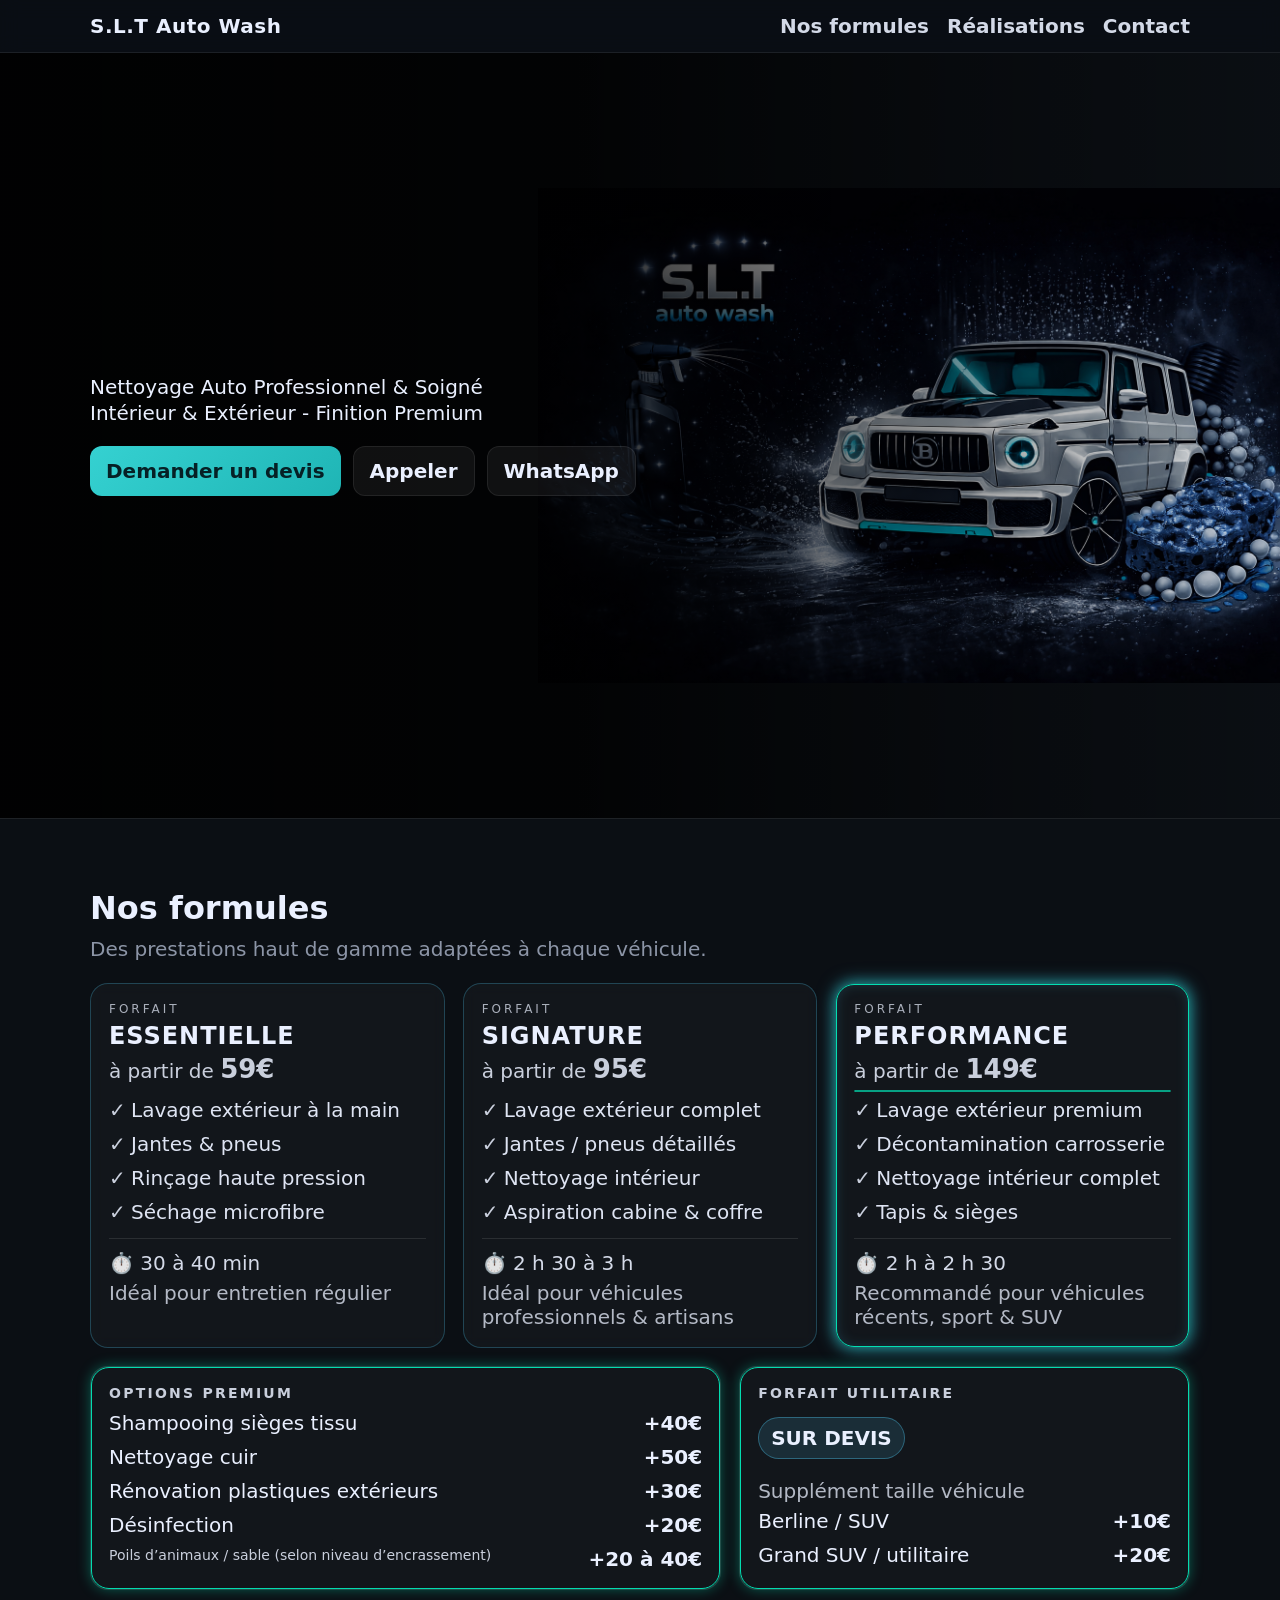
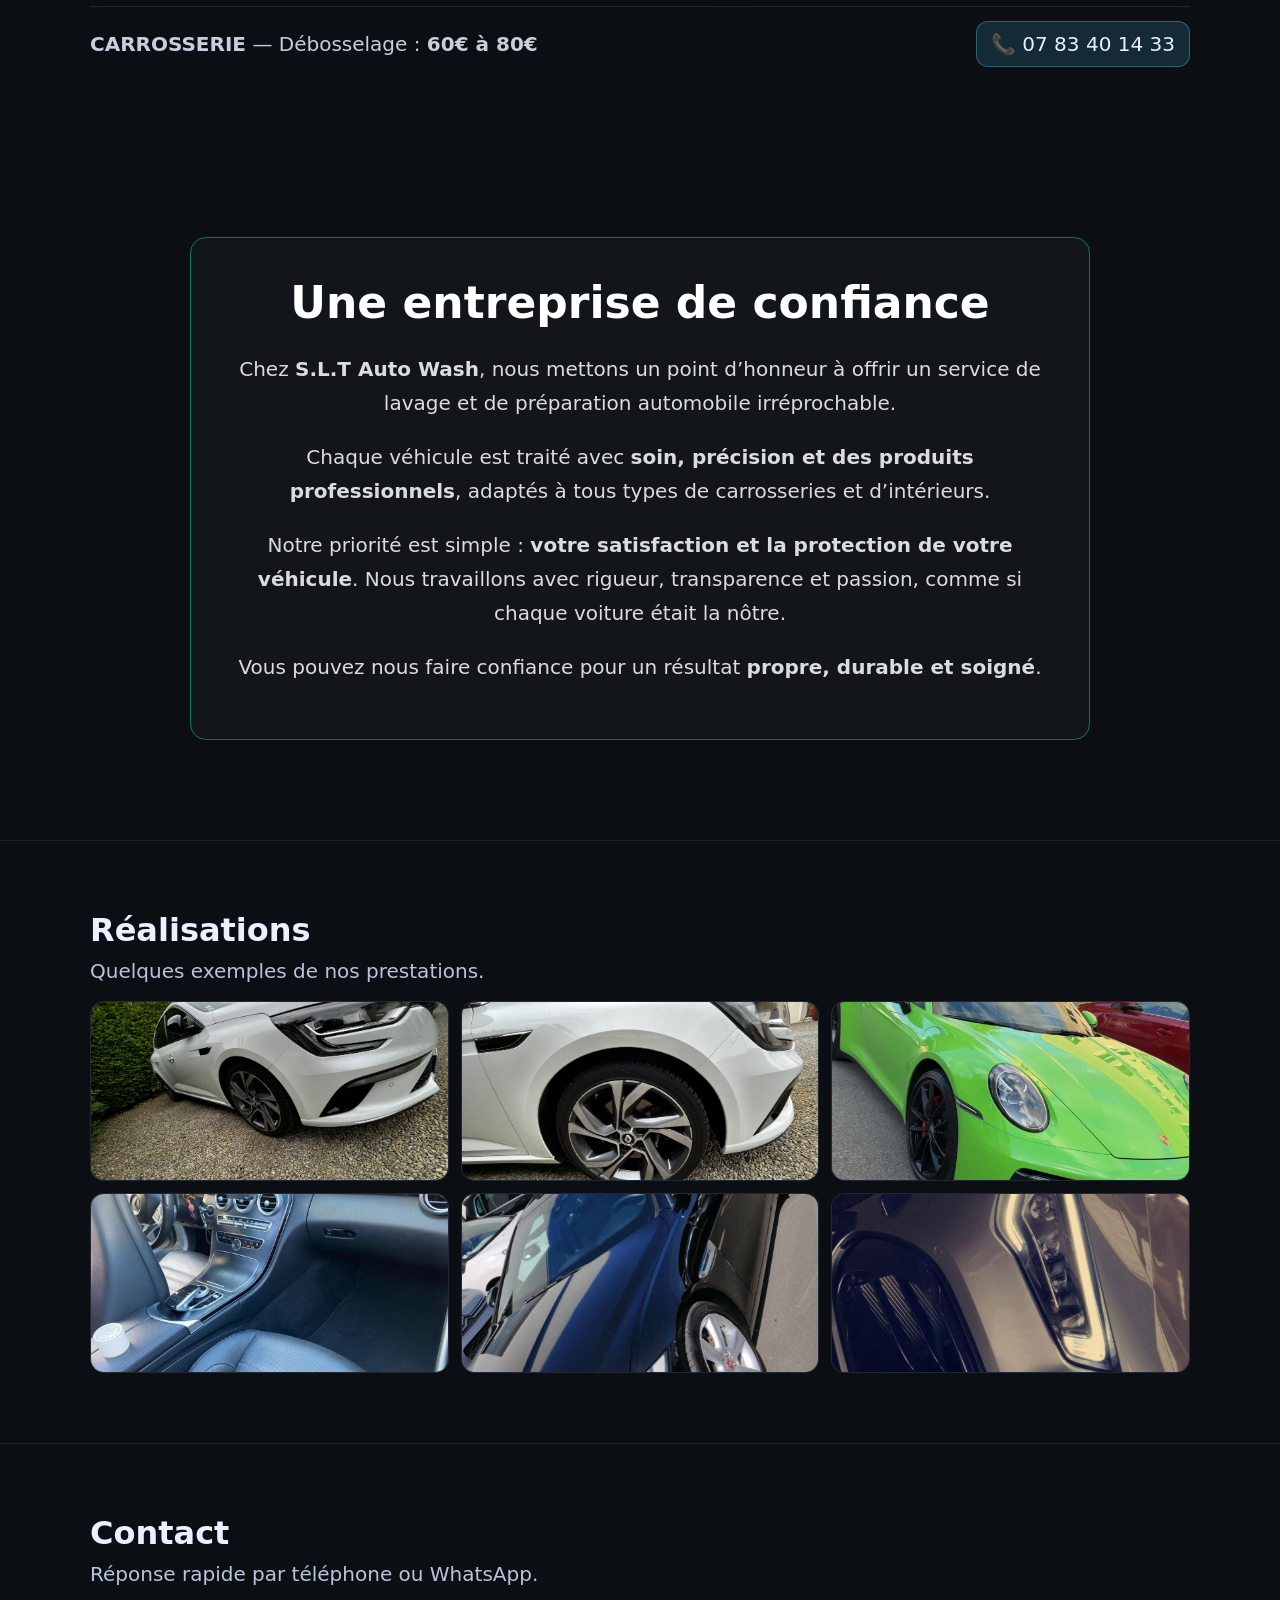
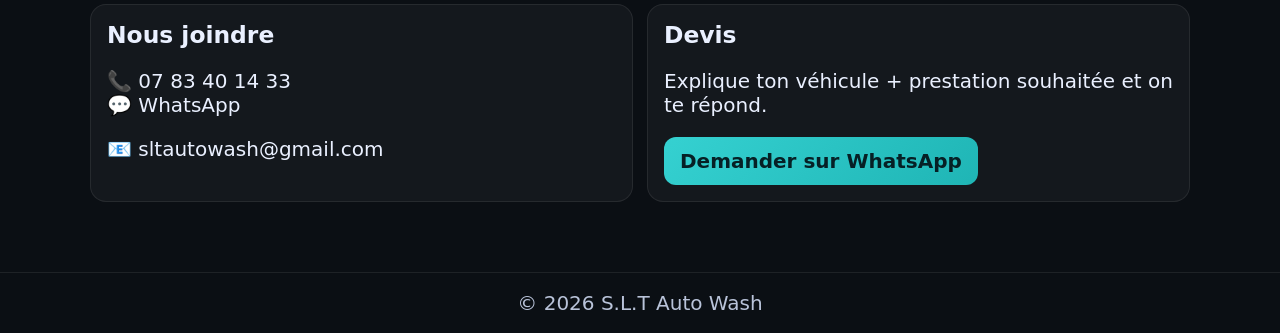
==== commit 9544ef90: "Update index.html" ====
--- a/index.html
+++ b/index.html
@@ -26,14 +26,14 @@
  <section class="hero" id="top">
   <div class="container hero-inner">
     <div class="hero-content" 
-      <h1>Nettoyage Auto Professionnel & Soigné</ h1>
-
-      <p class="hero-sub">
+      <h1 class="reveal">Nettoyage Auto Professionnel & Soigné</ h1>
+
+      <p class="hero-sub reveal delay-1">
         Intérieur & Extérieur - Finition Premium
       </p>
       
 
-      <div class="hero-actions">
+      <div class="hero-actions reveal delay-2">
         <a class="btn primary" href="#contact">Demander un devis</a>
         <a class="btn ghost" href="tel:0783401433">Appeler</a>
         <a class="btn ghost" target="_blank" href="https://wa.me/33783401433">WhatsApp</a>
@@ -201,6 +201,7 @@
             <p>
               📞 <a href="tel:0783401433">07 83 40 14 33</a><br>
               💬 <a target="_blank" href="https://wa.me/33783401433">WhatsApp</a>
+              <p>📧 <a href="mailto:sltautowash@gmail.com">sltautowash@gmail.com</a></p>
             </p>
           </div>
 
@@ -238,3 +239,5 @@
 
 
 
+
+
--- a/styles.css
+++ b/styles.css
@@ -578,29 +578,47 @@
 }.hero h1{
   font-size: clamp(52px, 6vw, 86px) !important;
 }
-
-
-
-
-
-
-
-
-
-
-
-
-
-
-
-
-
-
-
-
-
-
-
-
-
-
+/* Animations élégantes (hero) */
+@keyframes fadeUp {
+  from { opacity: 0; transform: translateY(14px); }
+  to   { opacity: 1; transform: translateY(0); }
+}
+
+.reveal {
+  opacity: 0;
+  animation: fadeUp 700ms ease forwards;
+}
+
+.reveal.delay-1 { animation-delay: 120ms; }
+.reveal.delay-2 { animation-delay: 240ms; }
+
+/* Respect des préférences accessibilité */
+@media (prefers-reduced-motion: reduce) {
+  .reveal { animation: none; opacity: 1; transform: none; }
+}
+
+
+
+
+
+
+
+
+
+
+
+
+
+
+
+
+
+
+
+
+
+
+
+
+
+
